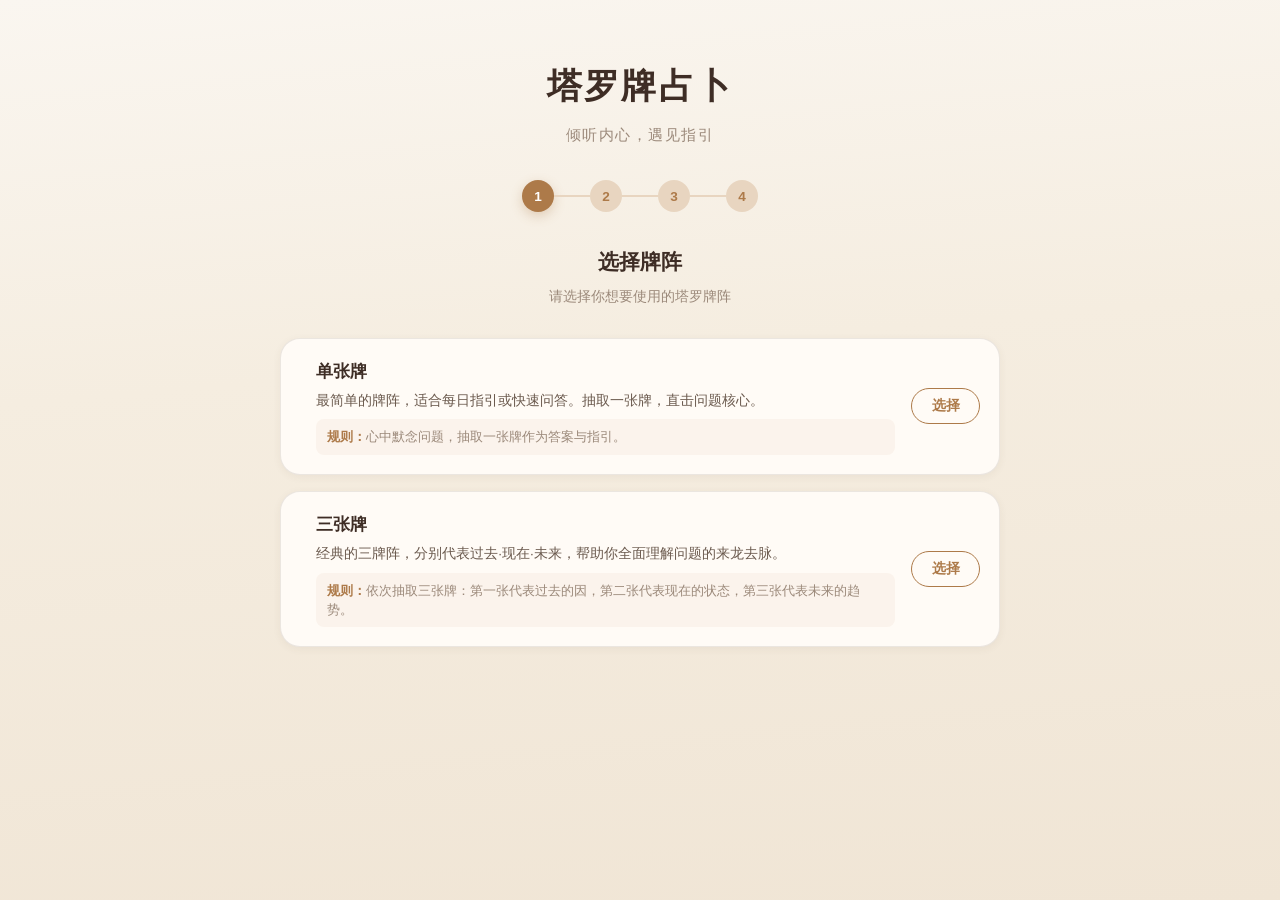
==== index.html @ b2fa8a5e "塔罗牌占卜 - 第一版" ====
<!DOCTYPE html>
<html lang="zh-CN">
<head>
  <meta charset="UTF-8">
  <meta name="viewport" content="width=device-width, initial-scale=1.0">
  <title>塔罗牌占卜</title>
  <link rel="stylesheet" href="css/style.css">
</head>
<body>
  <div class="app-container">

    <!-- 头部 -->
    <header class="app-header">
      <h1 class="app-title">塔罗牌占卜</h1>
      <p class="app-subtitle">倾听内心，遇见指引</p>
    </header>

    <!-- 步骤指示器 -->
    <nav class="steps-indicator" id="steps-nav">
      <span class="step-dot active" data-step="1">1</span>
      <span class="step-line"></span>
      <span class="step-dot" data-step="2">2</span>
      <span class="step-line"></span>
      <span class="step-dot" data-step="3">3</span>
      <span class="step-line"></span>
      <span class="step-dot" data-step="4">4</span>
    </nav>

    <!-- 步骤1：选择牌阵 -->
    <section id="step-spread" class="step active">
      <h2 class="step-title">选择牌阵</h2>
      <p class="step-desc">请选择你想要使用的塔罗牌阵</p>

      <div class="spread-cards">
        <div class="spread-card" data-spread="single">
          <div class="spread-preview">
            <svg viewBox="0 0 60 80"><rect x="10" y="10" width="40" height="60" rx="6" fill="rgba(196,154,114,0.3)" stroke="#ad7a49" stroke-width="1.5"/><text x="30" y="46" text-anchor="middle" font-size="18" fill="#ad7a49">1</text></svg>
          </div>
          <div class="spread-info">
            <h3 class="spread-name">单张牌</h3>
            <p class="spread-desc-text">最简单的牌阵，适合每日指引或快速问答。抽取一张牌，直击问题核心。</p>
            <div class="spread-rule">
              <strong>规则：</strong>心中默念问题，抽取一张牌作为答案与指引。
            </div>
          </div>
          <button class="btn btn-outline" data-spread="single">选择</button>
        </div>

        <div class="spread-card" data-spread="three">
          <div class="spread-preview">
            <svg viewBox="0 0 140 80"><rect x="2" y="10" width="40" height="60" rx="6" fill="rgba(196,154,114,0.25)" stroke="#ad7a49" stroke-width="1"/><text x="22" y="46" text-anchor="middle" font-size="11" fill="#ad7a49">过去</text><rect x="50" y="10" width="40" height="60" rx="6" fill="rgba(196,154,114,0.35)" stroke="#ad7a49" stroke-width="1.5"/><text x="70" y="46" text-anchor="middle" font-size="11" fill="#ad7a49">现在</text><rect x="98" y="10" width="40" height="60" rx="6" fill="rgba(196,154,114,0.25)" stroke="#ad7a49" stroke-width="1"/><text x="118" y="46" text-anchor="middle" font-size="11" fill="#ad7a49">未来</text></svg>
          </div>
          <div class="spread-info">
            <h3 class="spread-name">三张牌</h3>
            <p class="spread-desc-text">经典的三牌阵，分别代表过去·现在·未来，帮助你全面理解问题的来龙去脉。</p>
            <div class="spread-rule">
              <strong>规则：</strong>依次抽取三张牌：第一张代表过去的因，第二张代表现在的状态，第三张代表未来的趋势。
            </div>
          </div>
          <button class="btn btn-outline" data-spread="three">选择</button>
        </div>
      </div>

      <!-- 抽牌方式 -->
      <div class="draw-mode-section" id="draw-mode-section" style="display:none">
        <h3 class="draw-mode-title">抽牌方式</h3>
        <div class="draw-mode-options">
          <label class="draw-mode-card" id="mode-random">
            <input type="radio" name="drawMode" value="random">
            <span class="mode-content">
              <span class="mode-icon">
                <svg viewBox="0 0 24 24" width="22" height="22"><circle cx="12" cy="12" r="10" fill="none" stroke="currentColor" stroke-width="1.5"/><path d="M8 8c1.5 1.5 2.5 2.5 4 4s2.5 2.5 4 4M8 16c1.5-1.5 2.5-2.5 4-4s2.5-2.5 4-4" stroke="currentColor" stroke-width="1.5" stroke-linecap="round"/></svg>
              </span>
              <span class="mode-label">随机抽取</span>
              <span class="mode-desc">系统随机选牌，直接翻开查看</span>
            </span>
          </label>
          <label class="draw-mode-card" id="mode-selfpick">
            <input type="radio" name="drawMode" value="selfpick">
            <span class="mode-content">
              <span class="mode-icon">
                <svg viewBox="0 0 24 24" width="22" height="22"><rect x="3" y="3" width="7" height="7" rx="1.5" fill="none" stroke="currentColor" stroke-width="1.5"/><rect x="14" y="3" width="7" height="7" rx="1.5" fill="none" stroke="currentColor" stroke-width="1.5"/><rect x="3" y="14" width="7" height="7" rx="1.5" fill="none" stroke="currentColor" stroke-width="1.5"/><rect x="14" y="14" width="7" height="7" rx="1.5" fill="none" stroke="currentColor" stroke-width="1.5"/></svg>
              </span>
              <span class="mode-label">自选牌</span>
              <span class="mode-desc">展示6张牌面，凭直觉选出属于你的牌</span>
            </span>
          </label>
        </div>
      </div>

      <div class="step-actions" id="spread-actions" style="display:none">
        <button class="btn btn-primary" id="btn-to-draw">开始抽牌 →</button>
      </div>
    </section>

    <!-- 步骤2：抽牌界面 -->
    <section id="step-draw" class="step">
      <h2 class="step-title" id="draw-title">请抽取塔罗牌</h2>
      <p class="step-desc" id="draw-pos-desc"></p>

      <div class="draw-grid" id="draw-area">
        <!-- 动态生成 -->
      </div>

      <div class="step-actions" id="draw-actions" style="display:none">
        <button class="btn btn-ghost" id="btn-redraw">重新抽取</button>
        <button class="btn btn-primary" id="btn-view-result">下一步：选择解读方向 →</button>
      </div>
    </section>

    <!-- 步骤3：解读方向和问题 -->
    <section id="step-category" class="step">
      <h2 class="step-title">解读方向 & 你的问题</h2>
      <p class="step-desc">你已抽到了塔罗牌的指引，请选择想了解的方面并写下问题</p>

      <div class="category-group">
        <h3 class="category-label">解读方向（可多选）</h3>
        <div class="category-chips">
          <label class="category-chip">
            <input type="checkbox" name="category" value="career">
            <span class="chip-content">
              <span class="chip-icon">
                <svg viewBox="0 0 24 24" width="20" height="20"><rect x="2" y="4" width="20" height="16" rx="3" fill="none" stroke="currentColor" stroke-width="1.5"/><line x1="12" y1="4" x2="12" y2="2" stroke="currentColor" stroke-width="1.5"/><line x1="9" y1="2" x2="15" y2="2" stroke="currentColor" stroke-width="1.5"/></svg>
              </span>
              <span class="chip-label">事业</span>
            </span>
          </label>
          <label class="category-chip">
            <input type="checkbox" name="category" value="love">
            <span class="chip-content">
              <span class="chip-icon">
                <svg viewBox="0 0 24 24" width="20" height="20"><path d="M20.84 4.61a5.5 5.5 0 0 0-7.78 0L12 5.67l-1.06-1.06a5.5 5.5 0 0 0-7.78 7.78l1.06 1.06L12 21.23l7.78-7.78 1.06-1.06a5.5 5.5 0 0 0 0-7.78z" fill="none" stroke="currentColor" stroke-width="1.5"/></svg>
              </span>
              <span class="chip-label">婚姻/爱情</span>
            </span>
          </label>
          <label class="category-chip">
            <input type="checkbox" name="category" value="health">
            <span class="chip-content">
              <span class="chip-icon">
                <svg viewBox="0 0 24 24" width="20" height="20"><path d="M12 2a3 3 0 0 0-3 3v1H6a3 3 0 0 0-3 3v2a3 3 0 0 0 3 3h1v1a3 3 0 0 0 3 3h4a3 3 0 0 0 3-3v-1h1a3 3 0 0 0 3-3V9a3 3 0 0 0-3-3h-3V5a3 3 0 0 0-3-3z" fill="none" stroke="currentColor" stroke-width="1.5"/><line x1="12" y1="9" x2="12" y2="13" stroke="currentColor" stroke-width="1.5"/><circle cx="12" cy="16" r="0.5" fill="currentColor"/></svg>
              </span>
              <span class="chip-label">健康</span>
            </span>
          </label>
        </div>
      </div>

      <div class="question-group">
        <label class="question-label" for="question-input">你的具体问题</label>
        <p class="question-hint">结合你刚抽到的牌，写下你想了解的具体问题。问题越具体，解读越有针对性。</p>
        <textarea id="question-input" class="question-input"
          placeholder="写下你希望塔罗帮助解答的问题…"
          maxlength="200" rows="3"></textarea>
        <span class="question-count"><span id="char-count">0</span>/200</span>
      </div>

      <div class="step-actions">
        <button class="btn btn-ghost" id="btn-back-draw">← 返回重新抽牌</button>
        <button class="btn btn-primary" id="btn-show-result">查看解读 ✦</button>
      </div>
    </section>

    <!-- 步骤4：结果展示 -->
    <section id="step-result" class="step">
      <h2 class="step-title">占卜结果</h2>
      <p class="step-desc" id="result-spread-name"></p>

      <div id="result-summary" class="result-summary" style="display:none"></div>

      <div id="result-container">
        <!-- 动态生成 -->
      </div>

      <div class="step-actions">
        <button class="btn btn-ghost" id="btn-redraw-result">重新抽取</button>
        <button class="btn btn-primary" id="btn-restart">重新开始</button>
      </div>
    </section>

  </div>

  <!-- 牌面放大弹窗 -->
  <div class="modal" id="card-modal">
    <div class="modal-backdrop"></div>
    <div class="modal-content">
      <button class="modal-close">&times;</button>
      <img id="modal-img" src="" alt="塔罗牌">
    </div>
  </div>

  <script src="js/data.js"></script>
  <script src="js/app.js"></script>
</body>
</html>
---- css/style.css ----
/* ============================================
   塔罗牌占卜 - 主样式表
   温暖简约风 + 响应式设计
   ============================================ */

:root {
  --bg: #faf6f0;
  --bg-warm: #f7f1e8;
  --panel: #fffbf6;
  --text: #3e2d25;
  --text-secondary: #6b5a4e;
  --muted: #9b897a;
  --accent: #c49a72;
  --accent-strong: #ad7a49;
  --accent-deep: #8b5e34;
  --accent-light: #e8d5c0;
  --border: rgba(62, 45, 37, 0.1);
  --shadow-sm: 0 2px 8px rgba(88, 62, 48, 0.06);
  --shadow: 0 8px 30px rgba(88, 62, 48, 0.08);
  --shadow-lg: 0 18px 50px rgba(88, 62, 48, 0.12);
  --radius: 20px;
  --radius-sm: 12px;
  --transition: 0.3s cubic-bezier(0.4, 0, 0.2, 1);
}

/* ---------- 基础 ---------- */
*, *::before, *::after { box-sizing: border-box; margin: 0; padding: 0; }
html { scroll-behavior: smooth; }

body {
  font-family: -apple-system, BlinkMacSystemFont, "Segoe UI", "PingFang SC", "Hiragino Sans GB", "Microsoft YaHei", "Noto Sans SC", sans-serif;
  background: linear-gradient(175deg, #faf6f0 0%, #f5ede0 40%, #f0e5d5 100%);
  color: var(--text);
  line-height: 1.7;
  min-height: 100vh;
  -webkit-font-smoothing: antialiased;
}

.app-container {
  width: min(720px, calc(100% - 2rem));
  margin: 0 auto;
  padding: 1.5rem 0 4rem;
}

/* ---------- 头部 ---------- */
.app-header { text-align: center; padding: 2rem 0 1.5rem; }
.app-title { font-size: clamp(1.6rem, 4vw, 2.2rem); font-weight: 700; letter-spacing: 0.06em; }
.app-subtitle { margin-top: 0.4rem; font-size: 0.95rem; color: var(--muted); letter-spacing: 0.1em; }

/* ---------- 步骤指示器 ---------- */
.steps-indicator { display: flex; align-items: center; justify-content: center; padding: 0.5rem 0 2rem; }
.step-dot {
  width: 32px; height: 32px; border-radius: 50%;
  background: var(--accent-light); color: var(--accent-strong);
  display: flex; align-items: center; justify-content: center;
  font-size: 0.85rem; font-weight: 600; transition: all var(--transition);
}
.step-dot.active { background: var(--accent-strong); color: #fff; box-shadow: 0 4px 12px rgba(173,122,73,0.3); }
.step-dot.done { background: var(--accent); color: #fff; }
.step-line { width: 36px; height: 2px; background: var(--accent-light); transition: background var(--transition); }
.step-line.done { background: var(--accent); }

/* ---------- 步骤面板 ---------- */
.step { display: none; animation: fadeSlideIn 0.4s ease; }
.step.active { display: block; }
@keyframes fadeSlideIn { from { opacity: 0; transform: translateY(16px); } to { opacity: 1; transform: translateY(0); } }
.step-title { font-size: 1.3rem; font-weight: 700; text-align: center; margin-bottom: 0.3rem; }
.step-desc { text-align: center; color: var(--muted); font-size: 0.9rem; margin-bottom: 1.8rem; }

/* ---------- 牌阵卡片 ---------- */
.spread-cards { display: flex; flex-direction: column; gap: 1rem; }

.spread-card {
  display: flex; align-items: center; gap: 1rem;
  background: var(--panel); border: 1px solid var(--border);
  border-radius: var(--radius); padding: 1.2rem;
  box-shadow: var(--shadow-sm); cursor: pointer; transition: all var(--transition);
}
.spread-card:hover { box-shadow: var(--shadow); border-color: var(--accent); transform: translateY(-2px); }
.spread-card.selected { border-color: var(--accent-strong); box-shadow: 0 0 0 3px rgba(173,122,73,0.15); background: #fefaf5; }
.spread-preview { flex-shrink: 0; }
.spread-preview svg { display: block; }
.spread-info { flex: 1; min-width: 0; }
.spread-name { font-size: 1.05rem; font-weight: 600; margin-bottom: 0.3rem; }
.spread-desc-text { font-size: 0.85rem; color: var(--text-secondary); line-height: 1.5; margin-bottom: 0.5rem; }
.spread-rule {
  font-size: 0.8rem; color: var(--muted); line-height: 1.5;
  padding: 0.5rem 0.7rem; background: rgba(196,154,114,0.08); border-radius: 8px;
}
.spread-rule strong { color: var(--accent-strong); }

/* ---------- 抽牌方式选择 ---------- */
.draw-mode-section {
  margin-top: 1.5rem;
  background: var(--panel);
  border: 1px solid var(--border);
  border-radius: var(--radius);
  padding: 1.2rem 1.5rem;
}

.draw-mode-title {
  font-size: 0.95rem; font-weight: 600; margin-bottom: 1rem; text-align: center;
}

.draw-mode-options {
  display: grid; grid-template-columns: 1fr 1fr; gap: 0.75rem;
}

.draw-mode-card { cursor: pointer; }
.draw-mode-card input { display: none; }

.mode-content {
  display: flex; flex-direction: column; align-items: center; gap: 0.4rem;
  padding: 1rem 0.8rem; border: 1.5px solid var(--border);
  border-radius: var(--radius-sm); text-align: center;
  background: #fefbf8; transition: all var(--transition);
}
.mode-content:hover { border-color: var(--accent); }

.draw-mode-card input:checked + .mode-content {
  border-color: var(--accent-strong);
  background: #fef8f2;
  box-shadow: 0 2px 8px rgba(173,122,73,0.15);
}

.mode-icon { color: var(--accent-strong); }
.mode-label { font-weight: 600; font-size: 0.9rem; color: var(--text); }
.mode-desc { font-size: 0.75rem; color: var(--muted); line-height: 1.4; }

/* ---------- 按钮 ---------- */
.btn {
  display: inline-flex; align-items: center; justify-content: center; gap: 0.3rem;
  padding: 0.75rem 1.5rem; border-radius: 50px; font-size: 0.95rem;
  font-weight: 600; cursor: pointer; border: none; transition: all var(--transition); white-space: nowrap;
}
.btn-primary { background: var(--accent-strong); color: #fff; box-shadow: 0 4px 14px rgba(173,122,73,0.25); }
.btn-primary:hover { background: var(--accent-deep); transform: translateY(-1px); box-shadow: 0 6px 20px rgba(173,122,73,0.35); }
.btn-outline { background: transparent; color: var(--accent-strong); border: 1.5px solid var(--accent-strong); padding: 0.5rem 1.2rem; font-size: 0.85rem; flex-shrink: 0; }
.btn-outline:hover { background: var(--accent-strong); color: #fff; }
.btn-ghost { background: transparent; color: var(--muted); padding: 0.6rem 1rem; font-size: 0.9rem; }
.btn-ghost:hover { color: var(--text); background: rgba(62,45,37,0.04); }

/* ---------- 步骤2 ---------- */
.category-label, .question-label {
  display: block; font-weight: 600; font-size: 0.95rem; margin-bottom: 0.7rem; color: var(--text);
}
.category-chips { display: flex; gap: 0.75rem; flex-wrap: wrap; }
.category-chip { cursor: pointer; }
.category-chip input { display: none; }
.chip-content {
  display: flex; align-items: center; gap: 0.5rem;
  padding: 0.7rem 1.3rem; border: 1.5px solid var(--border);
  border-radius: 50px; background: var(--panel); color: var(--text-secondary);
  transition: all var(--transition); font-weight: 500; font-size: 0.9rem;
}
.category-chip input:checked + .chip-content {
  border-color: var(--accent-strong); background: #fef8f2;
  color: var(--accent-strong); box-shadow: 0 2px 8px rgba(173,122,73,0.15);
}
.chip-icon { display: flex; align-items: center; color: inherit; }

.question-group { margin-top: 1.5rem; }
.question-hint { font-size: 0.8rem; color: var(--muted); margin-bottom: 0.5rem; }
.question-input {
  width: 100%; padding: 0.9rem 1rem; border: 1.5px solid var(--border);
  border-radius: var(--radius-sm); font: inherit; font-size: 0.9rem;
  background: var(--panel); color: var(--text); resize: vertical;
  min-height: 80px; transition: border-color var(--transition);
}
.question-input:focus { outline: none; border-color: var(--accent); box-shadow: 0 0 0 3px rgba(196,154,114,0.1); }
.question-input::placeholder { color: #c4b5a5; }
.question-count { display: block; text-align: right; font-size: 0.8rem; color: var(--muted); margin-top: 0.3rem; }
.step-actions { display: flex; justify-content: center; gap: 1rem; margin-top: 2rem; flex-wrap: wrap; }

/* ---------- 步骤3：抽牌 ---------- */
.draw-grid { display: grid; gap: 1.2rem; justify-content: center; padding: 0.5rem 0; }

/* 随机模式 - 单张 */
.draw-grid.single { grid-template-columns: min(220px, 60vw); }
/* 随机模式 - 三张 */
.draw-grid.three { grid-template-columns: repeat(3, minmax(0, 1fr)); max-width: 500px; margin: 0 auto; }
/* 自选模式 - 6张牌 */
.draw-grid.selfpick {
  grid-template-columns: repeat(3, 1fr);
  max-width: 520px; margin: 0 auto; gap: 1rem;
}

/* 自选模式 - 牌面正面展示 */
.tarot-card.face-up {
  cursor: pointer; transition: all var(--transition);
}
.tarot-card.face-up:hover {
  transform: translateY(-3px);
}

.tarot-card-front-visible {
  position: relative;
  width: 100%;
  aspect-ratio: 2 / 3;
  border-radius: 12px;
  overflow: hidden;
  box-shadow: 0 6px 20px rgba(88,62,48,0.12);
  transition: all var(--transition);
}
.tarot-card-front-visible img {
  width: 100%; height: 100%; object-fit: cover; display: block;
}
.tarot-card-front-visible .card-placeholder {
  width: 100%; height: 100%; display: flex; align-items: center; justify-content: center;
  background: linear-gradient(180deg, #fef9f3, #fdf5ec);
  font-size: 0.9rem; font-weight: 600; color: var(--accent-strong);
}

.pick-check-mark {
  display: none; position: absolute; top: 8px; right: 8px;
  width: 28px; height: 28px;
  background: var(--accent-strong); color: #fff;
  border-radius: 50%; align-items: center; justify-content: center;
  font-size: 0.8rem; font-weight: 700; box-shadow: 0 2px 8px rgba(0,0,0,0.2);
}

.pick-order-badge {
  position: absolute; top: 8px; left: 8px;
  width: 26px; height: 26px;
  background: var(--accent-deep); color: #fff;
  border-radius: 50%; display: flex; align-items: center; justify-content: center;
  font-size: 0.8rem; font-weight: 700; z-index: 5;
  box-shadow: 0 2px 8px rgba(0,0,0,0.2);
}

.pick-card-name {
  text-align: center; font-size: 0.78rem; color: var(--muted);
  margin-top: 0.4rem; font-weight: 500;
}

/* 选中状态 */
.tarot-card.picked .tarot-card-front-visible {
  box-shadow: 0 0 0 3px var(--accent-strong), 0 12px 30px rgba(173,122,73,0.25);
}
.tarot-card.picked .pick-check-mark {
  display: flex;
}
.tarot-card.picked .pick-card-name {
  color: var(--accent-strong); font-weight: 600;
}
  perspective: 800px; cursor: pointer;
}

.tarot-card-inner {
  position: relative; width: 100%;
  aspect-ratio: 2 / 3;
  transition: transform 0.7s cubic-bezier(0.4, 0, 0.2, 1);
  transform-style: preserve-3d;
}
.tarot-card.flipped .tarot-card-inner { transform: rotateY(180deg); }

.tarot-card-front, .tarot-card-back {
  position: absolute; inset: 0;
  backface-visibility: hidden; border-radius: 12px; overflow: hidden;
}

/* 牌背 */
.tarot-card-back {
  background: linear-gradient(145deg, #c9a87c 0%, #b8915e 30%, #a67c4a 60%, #8b6534 100%);
  border: 4px solid #7a5528;
  display: flex; align-items: center; justify-content: center;
  box-shadow: 0 8px 25px rgba(88,62,48,0.15);
}
.tarot-card-back-inner {
  width: calc(100% - 20px); height: calc(100% - 20px);
  border: 2px solid rgba(255,255,255,0.2); border-radius: 8px;
  display: flex; flex-direction: column; align-items: center; justify-content: center; gap: 0.5rem;
}
.card-back-star { font-size: 2rem; color: rgba(255,255,255,0.5); }
.card-back-text { font-size: 0.8rem; color: rgba(255,255,255,0.55); letter-spacing: 0.15em; }

/* 牌面 */
.tarot-card-front {
  background: #fff; transform: rotateY(180deg);
  box-shadow: 0 8px 25px rgba(88,62,48,0.15);
  display: flex; align-items: center; justify-content: center;
}
.tarot-card-front img { width: 100%; height: 100%; object-fit: cover; display: block; }
.tarot-card-front .card-placeholder {
  width: 100%; height: 100%; display: flex; align-items: center; justify-content: center;
  padding: 1rem; text-align: center; font-size: 1rem; font-weight: 600;
  color: var(--accent-strong); background: linear-gradient(180deg, #fef9f3, #fdf5ec);
}

/* 抽牌位置标签 */
.draw-position-label { text-align: center; font-size: 0.8rem; color: var(--muted); margin-top: 0.5rem; font-weight: 500; }

/* 确认按钮脉冲动画 */
#pick-confirm-btn { animation: pulse 1.5s ease infinite; }
@keyframes pulse {
  0%, 100% { box-shadow: 0 4px 14px rgba(173,122,73,0.25); }
  50% { box-shadow: 0 8px 30px rgba(173,122,73,0.45); }
}

/* ---------- 步骤4：结果 ---------- */

/* 综合解读 */
.result-summary {
  background: linear-gradient(135deg, #fef8f2, #fdf3e8);
  border: 1.5px solid var(--accent-light);
  border-radius: var(--radius);
  padding: 1.5rem; margin-bottom: 1.5rem;
}
.result-summary h3 {
  font-size: 1.05rem; color: var(--accent-strong); margin-bottom: 0.8rem;
  text-align: center;
}
.result-summary p {
  font-size: 0.9rem; color: var(--text-secondary); line-height: 1.9;
}

/* 单张牌结果 */
.result-card {
  background: var(--panel); border: 1px solid var(--border);
  border-radius: var(--radius); overflow: hidden; margin-bottom: 1.2rem; box-shadow: var(--shadow-sm);
}
.result-card-img-large {
  width: 100%; border-radius: var(--radius) var(--radius) 0 0;
  overflow: hidden; cursor: pointer; background: #fdf5ec;
}
.result-card-img-large img {
  width: 100%; max-height: 400px; object-fit: contain; display: block;
}
.result-card-img-large:hover img {
  transform: scale(1.02); transition: transform 0.3s ease;
}

.result-card-header {
  display: flex; align-items: flex-start; gap: 1.2rem;
  padding: 1rem 1.2rem; border-bottom: 1px solid var(--border);
}
.result-card-img {
  width: 100px; flex-shrink: 0; border-radius: 8px; overflow: hidden;
  box-shadow: 0 4px 12px rgba(88,62,48,0.12);
  cursor: pointer; transition: transform var(--transition);
}
.result-card-img:hover { transform: scale(1.05); }
.result-card-img img { width: 100%; display: block; }
.result-card-title { flex: 1; }
.result-position {
  display: inline-block; font-size: 0.75rem; font-weight: 600;
  color: var(--accent-strong); background: rgba(196,154,114,0.12);
  padding: 0.2rem 0.7rem; border-radius: 50px; margin-bottom: 0.4rem;
}
.result-card-name { font-size: 1.15rem; font-weight: 700; margin-bottom: 0.2rem; }
.result-card-keywords { display: flex; flex-wrap: wrap; gap: 0.35rem; margin-top: 0.4rem; }
.keyword-tag {
  font-size: 0.75rem; color: var(--text-secondary);
  background: rgba(196,154,114,0.08); padding: 0.15rem 0.6rem; border-radius: 50px;
}
.result-card-body { padding: 1.2rem; }
.result-card-body h4 {
  font-size: 0.9rem; font-weight: 600; color: var(--accent-strong); margin: 1.1rem 0 0.4rem;
}
.result-card-body h4:first-child { margin-top: 0; }
.result-card-body p { font-size: 0.9rem; color: var(--text-secondary); line-height: 1.8; }

/* 针对问题的建议区块 */
.advice-box {
  background: linear-gradient(135deg, rgba(196,154,114,0.08), rgba(196,154,114,0.03));
  border-left: 3px solid var(--accent);
  border-radius: 0 12px 12px 0;
  padding: 1rem 1.2rem; margin-top: 1rem;
}
.advice-box h4 { color: var(--accent-deep); margin-top: 0 !important; }
.advice-box p { font-size: 0.9rem; line-height: 1.8; }

/* ---------- 弹窗 ---------- */
.modal {
  display: none; position: fixed; inset: 0; z-index: 1000;
  align-items: center; justify-content: center;
}
.modal.active { display: flex; }
.modal-backdrop { position: absolute; inset: 0; background: rgba(30,18,8,0.7); }
.modal-content { position: relative; z-index: 1; max-width: 90vw; max-height: 90vh; }
.modal-content img { max-width: 100%; max-height: 85vh; border-radius: 16px; box-shadow: 0 20px 60px rgba(0,0,0,0.3); }
.modal-close {
  position: absolute; top: -40px; right: 0; background: none;
  border: none; color: #fff; font-size: 2rem; cursor: pointer; line-height: 1;
}

/* ---------- 响应式 ---------- */
@media (max-width: 520px) {
  .app-container { padding: 1rem 0.75rem 3rem; }
  .app-header { padding: 1rem 0; }

  .spread-card { flex-direction: column; align-items: stretch; text-align: center; gap: 0.5rem; }
  .spread-preview { display: flex; justify-content: center; }
  .btn-outline { align-self: center; }

  .draw-mode-options { grid-template-columns: 1fr; }

  .draw-grid.three { grid-template-columns: repeat(3, 1fr); gap: 0.5rem; }
  .draw-grid.selfpick { grid-template-columns: repeat(2, 1fr); gap: 0.7rem; }

  .result-card-header { flex-direction: column; align-items: center; text-align: center; }
  .result-card-img-large img { max-height: 280px; }
  .result-card-keywords { justify-content: center; }
  .step-actions { flex-direction: column; align-items: center; }
}

@media (min-width: 521px) and (max-width: 768px) {
  .draw-grid.selfpick { grid-template-columns: repeat(3, 1fr); }
}

/* ---------- 动画 ---------- */
@keyframes cardReveal {
  from { opacity: 0; transform: scale(0.9) rotateY(90deg); }
  to { opacity: 1; transform: scale(1) rotateY(0deg); }
}
.tarot-card.flipped .tarot-card-front { animation: cardReveal 0.5s ease backwards; }
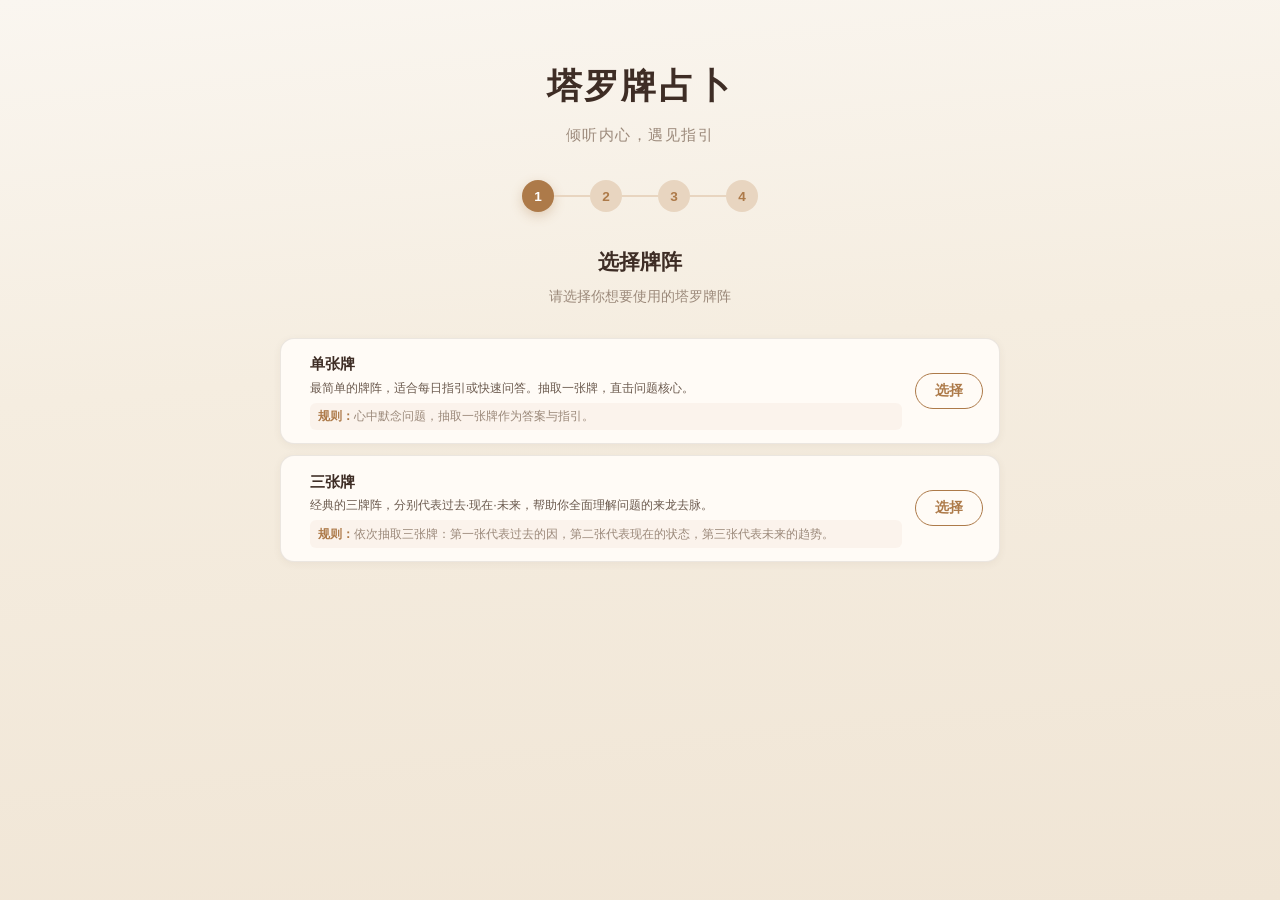
==== commit 5b81f2d6: "精简牌阵页、缩小结果页图片、选择后跳转抽牌方式" ====
--- a/index.html
+++ b/index.html
@@ -31,7 +31,7 @@
       <h2 class="step-title">选择牌阵</h2>
       <p class="step-desc">请选择你想要使用的塔罗牌阵</p>
 
-      <div class="spread-cards">
+      <div class="spread-cards" id="spread-cards-list">
         <div class="spread-card" data-spread="single">
           <div class="spread-preview">
             <svg viewBox="0 0 60 80"><rect x="10" y="10" width="40" height="60" rx="6" fill="rgba(196,154,114,0.3)" stroke="#ad7a49" stroke-width="1.5"/><text x="30" y="46" text-anchor="middle" font-size="18" fill="#ad7a49">1</text></svg>
@@ -63,6 +63,7 @@
 
       <!-- 抽牌方式 -->
       <div class="draw-mode-section" id="draw-mode-section" style="display:none">
+        <button class="btn btn-ghost" id="btn-back-to-spreads" style="margin-bottom:0.5rem;">← 返回</button>
         <h3 class="draw-mode-title">抽牌方式</h3>
         <div class="draw-mode-options">
           <label class="draw-mode-card" id="mode-random">
--- a/css/style.css
+++ b/css/style.css
@@ -68,24 +68,24 @@
 .step-desc { text-align: center; color: var(--muted); font-size: 0.9rem; margin-bottom: 1.8rem; }
 
 /* ---------- 牌阵卡片 ---------- */
-.spread-cards { display: flex; flex-direction: column; gap: 1rem; }
+.spread-cards { display: flex; flex-direction: column; gap: 0.7rem; }
 
 .spread-card {
-  display: flex; align-items: center; gap: 1rem;
+  display: flex; align-items: center; gap: 0.8rem;
   background: var(--panel); border: 1px solid var(--border);
-  border-radius: var(--radius); padding: 1.2rem;
+  border-radius: 14px; padding: 0.8rem 1rem;
   box-shadow: var(--shadow-sm); cursor: pointer; transition: all var(--transition);
 }
-.spread-card:hover { box-shadow: var(--shadow); border-color: var(--accent); transform: translateY(-2px); }
+.spread-card:hover { box-shadow: var(--shadow); border-color: var(--accent); transform: translateY(-1px); }
 .spread-card.selected { border-color: var(--accent-strong); box-shadow: 0 0 0 3px rgba(173,122,73,0.15); background: #fefaf5; }
 .spread-preview { flex-shrink: 0; }
-.spread-preview svg { display: block; }
+.spread-preview svg { display: block; max-height: 55px; width: auto; }
 .spread-info { flex: 1; min-width: 0; }
-.spread-name { font-size: 1.05rem; font-weight: 600; margin-bottom: 0.3rem; }
-.spread-desc-text { font-size: 0.85rem; color: var(--text-secondary); line-height: 1.5; margin-bottom: 0.5rem; }
+.spread-name { font-size: 0.95rem; font-weight: 600; margin-bottom: 0.15rem; }
+.spread-desc-text { font-size: 0.78rem; color: var(--text-secondary); line-height: 1.4; margin-bottom: 0.35rem; }
 .spread-rule {
-  font-size: 0.8rem; color: var(--muted); line-height: 1.5;
-  padding: 0.5rem 0.7rem; background: rgba(196,154,114,0.08); border-radius: 8px;
+  font-size: 0.73rem; color: var(--muted); line-height: 1.4;
+  padding: 0.35rem 0.5rem; background: rgba(196,154,114,0.08); border-radius: 6px;
 }
 .spread-rule strong { color: var(--accent-strong); }
 
@@ -324,7 +324,7 @@
   overflow: hidden; cursor: pointer; background: #fdf5ec;
 }
 .result-card-img-large img {
-  width: 100%; max-height: 400px; object-fit: contain; display: block;
+  width: 100%; max-height: 220px; object-fit: contain; display: block;
 }
 .result-card-img-large:hover img {
   transform: scale(1.02); transition: transform 0.3s ease;
@@ -389,8 +389,9 @@
   .app-container { padding: 1rem 0.75rem 3rem; }
   .app-header { padding: 1rem 0; }
 
-  .spread-card { flex-direction: column; align-items: stretch; text-align: center; gap: 0.5rem; }
+  .spread-card { flex-direction: column; align-items: stretch; text-align: center; gap: 0.4rem; padding: 0.7rem; }
   .spread-preview { display: flex; justify-content: center; }
+  .spread-preview svg { max-width: 80px; height: auto; }
   .btn-outline { align-self: center; }
 
   .draw-mode-options { grid-template-columns: 1fr; }
@@ -399,7 +400,7 @@
   .draw-grid.selfpick { grid-template-columns: repeat(2, 1fr); gap: 0.7rem; }
 
   .result-card-header { flex-direction: column; align-items: center; text-align: center; }
-  .result-card-img-large img { max-height: 280px; }
+  .result-card-img-large img { max-height: 180px; }
   .result-card-keywords { justify-content: center; }
   .step-actions { flex-direction: column; align-items: center; }
 }
